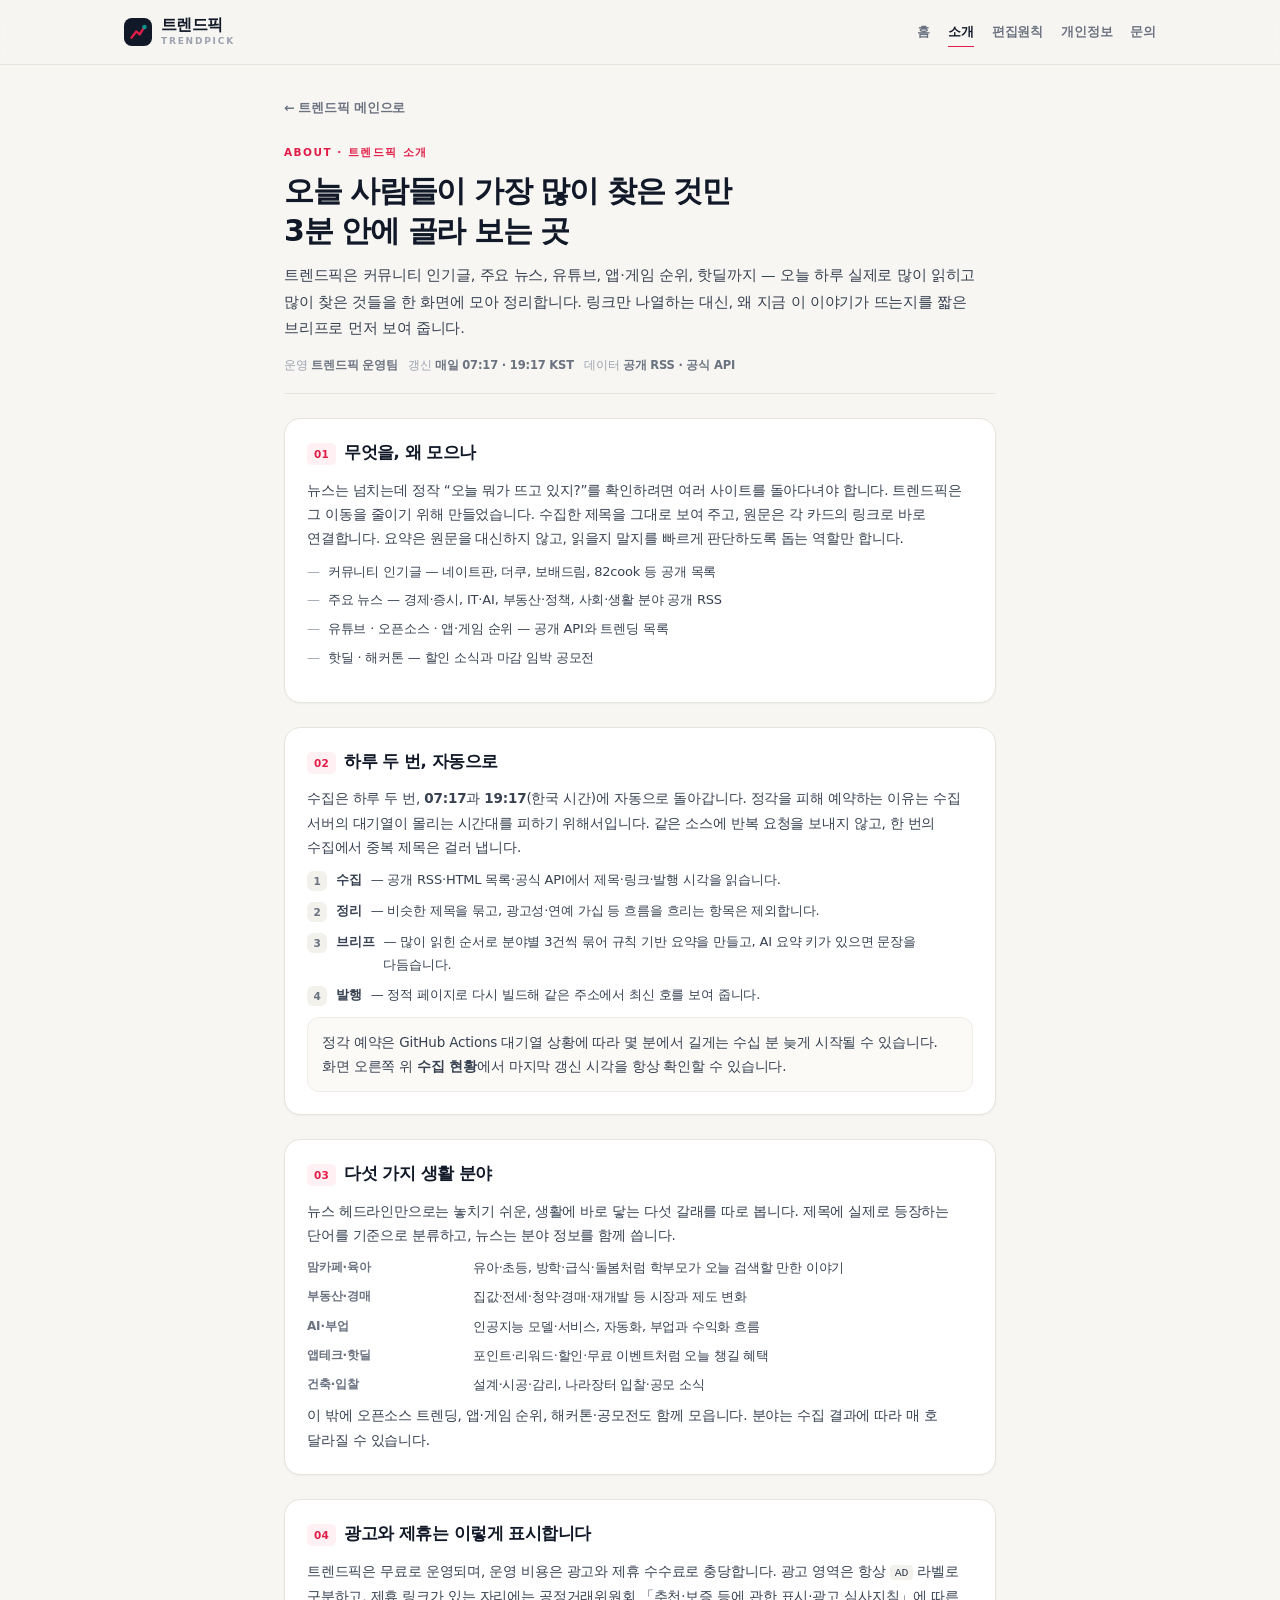
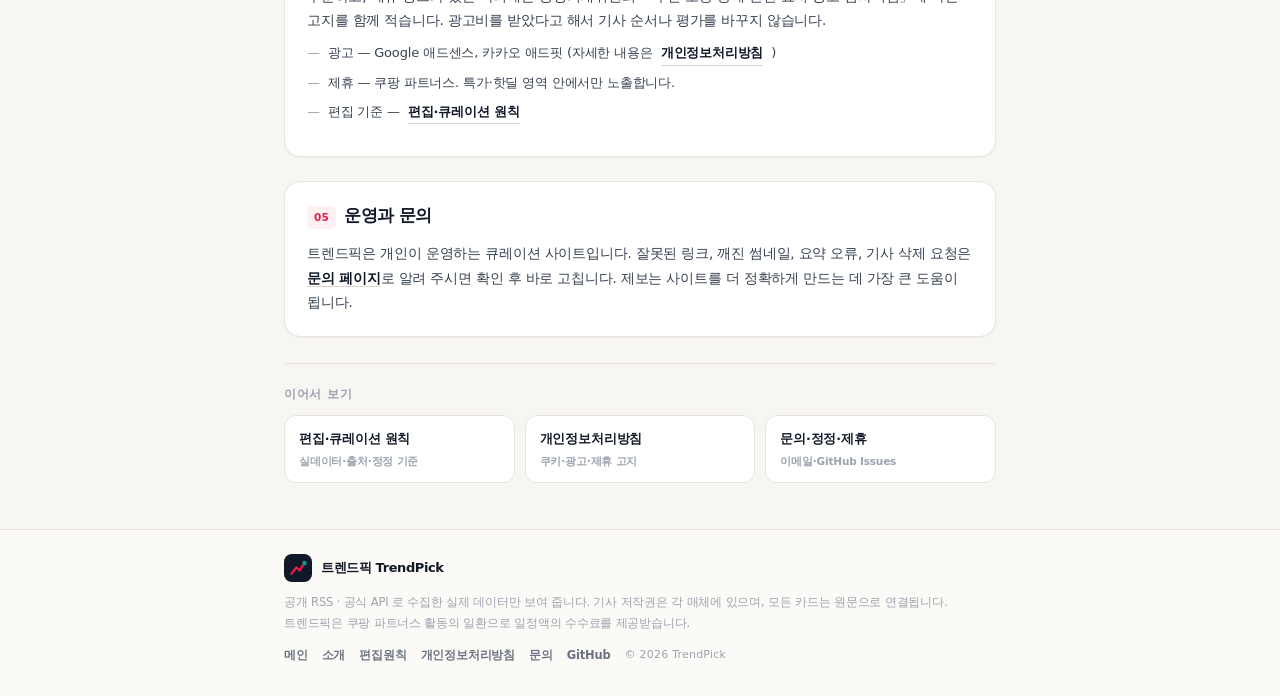
==== about.html @ 9c04a9df "feat(v3): 정적 페이지 4종·robots.txt·sitemap.xml 추가, build.py 페이지 생성기·수익화 코드 반영" ====
<!DOCTYPE html>
<html lang="ko">
<head>
<meta charset="utf-8">
<meta name="viewport" content="width=device-width, initial-scale=1, viewport-fit=cover">
<meta name="theme-color" content="#F7F6F2">
<title>소개 · 트렌드픽 TrendPick</title>
<meta name="description" content="트렌드픽이 무엇을 왜 모으는지, 하루 두 번(07:17 · 19:17 KST) 자동 수집 구조와 다섯 분야를 소개합니다.">
<meta name="robots" content="index,follow">
<link rel="canonical" href="https://econature7-lab/nori-traffic-scent/about.html">
<meta property="og:type" content="website">
<meta property="og:site_name" content="트렌드픽 TrendPick">
<meta property="og:title" content="소개 · 트렌드픽">
<meta property="og:description" content="트렌드픽이 무엇을 왜 모으는지, 하루 두 번(07:17 · 19:17 KST) 자동 수집 구조와 다섯 분야를 소개합니다.">
<meta property="og:url" content="https://econature7-lab/nori-traffic-scent/about.html">
<meta property="og:image" content="https://econature7-lab/nori-traffic-scent/og.png">
<meta property="og:locale" content="ko_KR">
<link rel="icon" href="data:image/svg+xml,%3Csvg xmlns='http://www.w3.org/2000/svg' viewBox='0 0 32 32'%3E%3Crect width='32' height='32' rx='8' fill='%23111827'/%3E%3Cpath d='M8.5 22.5 14 15.4l4 3.4 5.2-8.3' fill='none' stroke='%23E11D48' stroke-width='2.6' stroke-linecap='round' stroke-linejoin='round'/%3E%3Ccircle cx='23.4' cy='10.4' r='2.6' fill='%230D9488'/%3E%3C/svg%3E">
<link rel="sitemap" type="application/xml" title="sitemap" href="https://econature7-lab/nori-traffic-scent/sitemap.xml">
<style>
/* ==========================================================================
   트렌드픽 TrendPick · 정적 페이지 공용 스타일 (about / policy / privacy / contact)
   메인과 같은 웜 아이보리 캔버스 · 페이퍼 카드 · 코랄/틸 포인트
   외부 CDN · 웹폰트 0건 (시스템 폰트로만 렌더)
   ========================================================================== */
:root{
  --canvas:#F7F6F2; --surface:#FFFFFF; --surface-2:#FBFAF7; --surface-3:#F2F1EC;
  --line:#E6E4DD; --line-2:#EFEDE6;
  --ink:#111827; --ink-2:#374151; --ink-3:#6B7280; --ink-4:#9CA3AF;
  --coral:#E11D48; --coral-soft:#FFF1F3; --teal:#0D9488; --teal-soft:#ECFDF9;
  --night:#101418;
  --sans:-apple-system,BlinkMacSystemFont,'Pretendard Variable',Pretendard,'Apple SD Gothic Neo'
         ,'Noto Sans KR','Noto Sans CJK KR','Malgun Gothic',system-ui,sans-serif;
  --mono:ui-monospace,'SFMono-Regular',Menlo,Consolas,monospace;
}
*,*::before,*::after{box-sizing:border-box}
html{-webkit-text-size-adjust:100%;scroll-behavior:smooth}
body{
  margin:0;background:var(--canvas);color:var(--ink);
  font-family:var(--sans);font-size:15px;line-height:1.75;letter-spacing:-.012em;
  -webkit-font-smoothing:antialiased;word-break:keep-all;overflow-wrap:break-word;
}
a{color:inherit;text-decoration:none}
h1,h2,h3,p,ul,ol{margin:0}
ul,ol{padding:0;list-style:none}
:focus-visible{outline:2px solid var(--coral);outline-offset:2px;border-radius:6px}
.micro{font-size:11px;color:var(--ink-4);letter-spacing:.02em}

/* 상단 바 */
.pmast{position:sticky;top:0;z-index:20;background:rgba(247,246,242,.9);border-bottom:1px solid var(--line);
  backdrop-filter:saturate(150%) blur(12px);-webkit-backdrop-filter:saturate(150%) blur(12px)}
.pmast-in{max-width:1080px;margin:0 auto;padding:0 24px;height:64px;display:flex;align-items:center;gap:20px}
.pbrand{display:flex;align-items:center;gap:9px;flex:0 0 auto}
.pbrand svg{display:block}
.pbrand-txt{display:flex;flex-direction:column;line-height:1.05}
.pbrand-txt b{font-size:16px;font-weight:800;letter-spacing:-.045em}
.pbrand-txt i{font-style:normal;font-size:9px;font-weight:700;letter-spacing:.2em;color:var(--ink-4);margin-top:3px}
.pnav{display:flex;align-items:center;gap:18px;margin-left:auto;flex-wrap:wrap}
.pnav a{font-size:12.5px;font-weight:700;color:var(--ink-3);padding:4px 0;border-bottom:1.5px solid transparent;white-space:nowrap}
.pnav a:hover{color:var(--ink);border-bottom-color:var(--coral)}
.pnav a.on{color:var(--ink);border-bottom-color:var(--coral)}

/* 본문 */
.pwrap{max-width:760px;margin:0 auto;padding:26px 24px 8px}
.pback{display:inline-flex;align-items:center;gap:6px;font-size:12.5px;font-weight:700;color:var(--ink-3);
  padding:6px 0;margin-bottom:18px}
.pback:hover{color:var(--coral)}
.peye{font-size:10.5px;font-weight:800;letter-spacing:.14em;color:var(--coral);text-transform:uppercase;margin-bottom:10px}
.pwrap h1{font-size:30px;font-weight:800;line-height:1.32;letter-spacing:-.045em;margin-bottom:12px}
.plead{font-size:14.5px;color:var(--ink-2);line-height:1.8;margin-bottom:8px}
.pmeta{display:flex;gap:10px;flex-wrap:wrap;align-items:center;font-size:11.5px;color:var(--ink-4);
  margin:14px 0 24px;padding-bottom:18px;border-bottom:1px solid var(--line)}
.pmeta b{color:var(--ink-3);font-weight:800}
.doc{display:flex;flex-direction:column;gap:24px}
.doc-sec{
  background:var(--surface);border:1px solid var(--line);border-radius:16px;
  padding:20px 22px 22px;box-shadow:0 1px 2px rgba(17,24,39,.04);
}
.doc-sec h2{font-size:16.5px;font-weight:800;letter-spacing:-.03em;margin-bottom:10px;display:flex;align-items:baseline;gap:8px}
.doc-sec h2 span{font-size:10.5px;font-weight:800;color:var(--coral);background:var(--coral-soft);
  border-radius:5px;padding:2px 7px;letter-spacing:.02em}
.doc-sec h3{font-size:13.5px;font-weight:800;letter-spacing:-.02em;margin:16px 0 6px;color:var(--ink)}
.doc-sec h3:first-child{margin-top:0}
.doc-sec p{font-size:13.5px;color:var(--ink-2);line-height:1.8;margin-bottom:10px}
.doc-sec p:last-child{margin-bottom:0}
.doc-sec ul.bul{display:flex;flex-direction:column;gap:6px;margin:6px 0 10px}
.doc-sec ul.bul li{font-size:13px;color:var(--ink-2);line-height:1.75;display:flex;gap:8px}
.doc-sec ul.bul li::before{content:'—';color:var(--ink-4);flex:0 0 auto}
.doc-sec ol.num{display:flex;flex-direction:column;gap:8px;margin:6px 0 10px;counter-reset:n}
.doc-sec ol.num li{font-size:13px;color:var(--ink-2);line-height:1.75;display:flex;gap:9px;counter-increment:n}
.doc-sec ol.num li::before{content:counter(n);flex:0 0 20px;height:20px;border-radius:6px;
  background:var(--surface-3);color:var(--ink-3);font-size:10.5px;font-weight:800;
  display:grid;place-items:center;margin-top:2px}
.doc-sec a{color:var(--ink);font-weight:700;border-bottom:1px solid #D8D5CA}
.doc-sec a:hover{color:var(--coral);border-bottom-color:var(--coral-soft)}
.doc-sec code{font-family:var(--mono);font-size:11.5px;background:var(--surface-3);padding:1px 5px;border-radius:4px}
.note{
  background:var(--surface-2);border:1px solid var(--line-2);border-radius:12px;
  padding:12px 14px;font-size:12.5px;color:var(--ink-3);line-height:1.75;margin:4px 0 0;
}
.note b{color:var(--ink-2)}
.summary{background:var(--teal-soft);border:1px solid #CBEFE8;border-radius:14px;padding:16px 18px;margin-bottom:4px}
.summary b{display:block;font-size:12.5px;font-weight:800;color:#0B7A70;margin-bottom:8px;letter-spacing:-.01em}
.summary ul{display:flex;flex-direction:column;gap:5px}
.summary li{font-size:12.8px;color:#115E56;line-height:1.7;display:flex;gap:8px}
.summary li::before{content:'✓';font-weight:800;color:var(--teal);flex:0 0 auto}
.deflist{display:grid;grid-template-columns:112px minmax(0,1fr);gap:8px 14px;margin:8px 0}
.deflist dt{font-size:12px;font-weight:800;color:var(--ink-3)}
.deflist dd{font-size:12.5px;color:var(--ink-2);line-height:1.7}
.pnext{margin:26px 0 0;padding-top:20px;border-top:1px solid var(--line)}
.pnext h2{font-size:12px;font-weight:800;letter-spacing:.06em;color:var(--ink-4);text-transform:uppercase;margin-bottom:10px}
.pnext-links{display:grid;grid-template-columns:repeat(3,minmax(0,1fr));gap:10px}
.pnext-links a{
  display:flex;flex-direction:column;gap:2px;background:var(--surface);border:1px solid var(--line);
  border-radius:12px;padding:12px 14px;font-size:12.5px;font-weight:800;transition:border-color .14s,transform .14s;
}
.pnext-links a:hover{border-color:#D8D5CA;transform:translateY(-1px)}
.pnext-links a span{font-size:10.5px;font-weight:600;color:var(--ink-4)}

/* 하단 */
.pfoot{margin-top:38px;border-top:1px solid var(--line);background:var(--surface-2)}
.pfoot-in{max-width:760px;margin:0 auto;padding:24px 24px 30px}
.pfoot-brand{display:flex;align-items:center;gap:9px;margin-bottom:10px}
.pfoot-brand b{font-size:13px;font-weight:800;letter-spacing:-.03em}
.pfoot p{font-size:11.5px;color:var(--ink-4);line-height:1.75;margin-bottom:12px}
.pfoot-links{display:flex;gap:14px;flex-wrap:wrap;font-size:11.5px;color:var(--ink-3)}
.pfoot-links a{font-weight:700;border-bottom:1px solid transparent;padding-bottom:1px}
.pfoot-links a:hover{color:var(--ink);border-bottom-color:var(--coral)}

@media (max-width:720px){
  .pmast-in{padding:0 16px;height:58px;gap:10px}
  .pbrand-txt i{display:none}
  .pnav{gap:12px}
  .pnav a{font-size:11.5px}
  .pwrap{padding:20px 16px 6px}
  .pwrap h1{font-size:23px;line-height:1.36}
  .plead{font-size:13.5px}
  .doc-sec{padding:16px 15px 18px;border-radius:14px}
  .doc-sec h2{font-size:15px}
  .doc-sec p,.doc-sec ul.bul li,.doc-sec ol.num li{font-size:12.8px}
  .deflist{grid-template-columns:96px minmax(0,1fr);gap:7px 10px}
  .pnext-links{grid-template-columns:minmax(0,1fr)}
  .pfoot-in{padding:22px 16px 26px}
}
@media (max-width:420px){
  .pnav{gap:9px}
  .pnav a{font-size:11px}
  .pbrand-txt b{font-size:15px}
}
@media (prefers-reduced-motion:reduce){
  html{scroll-behavior:auto}
  *{animation-duration:.01ms !important;transition-duration:.01ms !important}
}

</style>
</head>
<body>
<header class="pmast">
  <div class="pmast-in">
    <a class="pbrand" href="index.html" aria-label="트렌드픽 홈">
      <svg viewBox="0 0 32 32" width="28" height="28" aria-hidden="true"><rect width="32" height="32" rx="9" fill="#111827"/><path d="M8.5 22.5 14 15.4l4 3.4 5.2-8.3" fill="none" stroke="#E11D48" stroke-width="2.6" stroke-linecap="round" stroke-linejoin="round"/><circle cx="23.4" cy="10.4" r="2.6" fill="#0D9488"/></svg>
      <span class="pbrand-txt"><b>트렌드픽</b><i>TRENDPICK</i></span>
    </a>
    <nav class="pnav" aria-label="페이지"><a href="index.html">홈</a><a href="about.html" class="on" aria-current="page">소개</a><a href="policy.html">편집원칙</a><a href="privacy.html">개인정보</a><a href="contact.html">문의</a></nav>
  </div>
</header>
<main class="pwrap">
  <a class="pback" href="index.html">← 트렌드픽 메인으로</a>
  <p class="peye">ABOUT · 트렌드픽 소개</p>
  <h1>오늘 사람들이 가장 많이 찾은 것만<br>3분 안에 골라 보는 곳</h1>
  <p class="plead">트렌드픽은 커뮤니티 인기글, 주요 뉴스, 유튜브, 앱·게임 순위, 핫딜까지 — 오늘 하루 실제로 많이 읽히고 많이 찾은 것들을 한 화면에 모아 정리합니다. 링크만 나열하는 대신, 왜 지금 이 이야기가 뜨는지를 짧은 브리프로 먼저 보여 줍니다.</p>
  <p class="pmeta"><span>운영 <b>트렌드픽 운영팀</b></span><span>갱신 <b>매일 07:17 · 19:17 KST</b></span><span>데이터 <b>공개 RSS · 공식 API</b></span></p>

  <div class="doc">
    <section class="doc-sec">
      <h2><span>01</span>무엇을, 왜 모으나</h2>
      <p>뉴스는 넘치는데 정작 “오늘 뭐가 뜨고 있지?”를 확인하려면 여러 사이트를 돌아다녀야 합니다. 트렌드픽은 그 이동을 줄이기 위해 만들었습니다. 수집한 제목을 그대로 보여 주고, 원문은 각 카드의 링크로 바로 연결합니다. 요약은 원문을 대신하지 않고, 읽을지 말지를 빠르게 판단하도록 돕는 역할만 합니다.</p>
      <ul class="bul">
        <li>커뮤니티 인기글 — 네이트판, 더쿠, 보배드림, 82cook 등 공개 목록</li>
        <li>주요 뉴스 — 경제·증시, IT·AI, 부동산·정책, 사회·생활 분야 공개 RSS</li>
        <li>유튜브 · 오픈소스 · 앱·게임 순위 — 공개 API와 트렌딩 목록</li>
        <li>핫딜 · 해커톤 — 할인 소식과 마감 임박 공모전</li>
      </ul>
    </section>

    <section class="doc-sec">
      <h2><span>02</span>하루 두 번, 자동으로</h2>
      <p>수집은 하루 두 번, <b>07:17</b>과 <b>19:17</b>(한국 시간)에 자동으로 돌아갑니다. 정각을 피해 예약하는 이유는 수집 서버의 대기열이 몰리는 시간대를 피하기 위해서입니다. 같은 소스에 반복 요청을 보내지 않고, 한 번의 수집에서 중복 제목은 걸러 냅니다.</p>
      <ol class="num">
        <li><b>수집</b> — 공개 RSS·HTML 목록·공식 API에서 제목·링크·발행 시각을 읽습니다.</li>
        <li><b>정리</b> — 비슷한 제목을 묶고, 광고성·연예 가십 등 흐름을 흐리는 항목은 제외합니다.</li>
        <li><b>브리프</b> — 많이 읽힌 순서로 분야별 3건씩 묶어 규칙 기반 요약을 만들고, AI 요약 키가 있으면 문장을 다듬습니다.</li>
        <li><b>발행</b> — 정적 페이지로 다시 빌드해 같은 주소에서 최신 호를 보여 줍니다.</li>
      </ol>
      <p class="note">정각 예약은 GitHub Actions 대기열 상황에 따라 몇 분에서 길게는 수십 분 늦게 시작될 수 있습니다. 화면 오른쪽 위 <b>수집 현황</b>에서 마지막 갱신 시각을 항상 확인할 수 있습니다.</p>
    </section>

    <section class="doc-sec">
      <h2><span>03</span>다섯 가지 생활 분야</h2>
      <p>뉴스 헤드라인만으로는 놓치기 쉬운, 생활에 바로 닿는 다섯 갈래를 따로 봅니다. 제목에 실제로 등장하는 단어를 기준으로 분류하고, 뉴스는 분야 정보를 함께 씁니다.</p>
      <dl class="deflist">
        <dt>맘카페·육아</dt><dd>유아·초등, 방학·급식·돌봄처럼 학부모가 오늘 검색할 만한 이야기</dd>
        <dt>부동산·경매</dt><dd>집값·전세·청약·경매·재개발 등 시장과 제도 변화</dd>
        <dt>AI·부업</dt><dd>인공지능 모델·서비스, 자동화, 부업과 수익화 흐름</dd>
        <dt>앱테크·핫딜</dt><dd>포인트·리워드·할인·무료 이벤트처럼 오늘 챙길 혜택</dd>
        <dt>건축·입찰</dt><dd>설계·시공·감리, 나라장터 입찰·공모 소식</dd>
      </dl>
      <p>이 밖에 오픈소스 트렌딩, 앱·게임 순위, 해커톤·공모전도 함께 모읍니다. 분야는 수집 결과에 따라 매 호 달라질 수 있습니다.</p>
    </section>

    <section class="doc-sec">
      <h2><span>04</span>광고와 제휴는 이렇게 표시합니다</h2>
      <p>트렌드픽은 무료로 운영되며, 운영 비용은 광고와 제휴 수수료로 충당합니다. 광고 영역은 항상 <code>AD</code> 라벨로 구분하고, 제휴 링크가 있는 자리에는 공정거래위원회 「추천·보증 등에 관한 표시·광고 심사지침」에 따른 고지를 함께 적습니다. 광고비를 받았다고 해서 기사 순서나 평가를 바꾸지 않습니다.</p>
      <ul class="bul">
        <li>광고 — Google 애드센스, 카카오 애드핏 (자세한 내용은 <a href="privacy.html">개인정보처리방침</a>)</li>
        <li>제휴 — 쿠팡 파트너스. 특가·핫딜 영역 안에서만 노출합니다.</li>
        <li>편집 기준 — <a href="policy.html">편집·큐레이션 원칙</a></li>
      </ul>
    </section>

    <section class="doc-sec">
      <h2><span>05</span>운영과 문의</h2>
      <p>트렌드픽은 개인이 운영하는 큐레이션 사이트입니다. 잘못된 링크, 깨진 썸네일, 요약 오류, 기사 삭제 요청은 <a href="contact.html">문의 페이지</a>로 알려 주시면 확인 후 바로 고칩니다. 제보는 사이트를 더 정확하게 만드는 데 가장 큰 도움이 됩니다.</p>
    </section>
  </div>

  <div class="pnext">
    <h2>이어서 보기</h2>
    <div class="pnext-links">
      <a href="policy.html">편집·큐레이션 원칙 <span>실데이터·출처·정정 기준</span></a>
      <a href="privacy.html">개인정보처리방침 <span>쿠키·광고·제휴 고지</span></a>
      <a href="contact.html">문의·정정·제휴 <span>이메일·GitHub Issues</span></a>
    </div>
  </div>
</main>
<footer class="pfoot">
  <div class="pfoot-in">
    <div class="pfoot-brand"><svg viewBox="0 0 32 32" width="28" height="28" aria-hidden="true"><rect width="32" height="32" rx="9" fill="#111827"/><path d="M8.5 22.5 14 15.4l4 3.4 5.2-8.3" fill="none" stroke="#E11D48" stroke-width="2.6" stroke-linecap="round" stroke-linejoin="round"/><circle cx="23.4" cy="10.4" r="2.6" fill="#0D9488"/></svg><b>트렌드픽 TrendPick</b></div>
    <p>공개 RSS · 공식 API 로 수집한 실제 데이터만 보여 줍니다. 기사 저작권은 각 매체에 있으며, 모든 카드는 원문으로 연결됩니다.<br>
    트렌드픽은 쿠팡 파트너스 활동의 일환으로 일정액의 수수료를 제공받습니다.</p>
    <div class="pfoot-links">
      <a href="index.html">메인</a>
      <a href="about.html">소개</a>
      <a href="policy.html">편집원칙</a>
      <a href="privacy.html">개인정보처리방침</a>
      <a href="contact.html">문의</a>
      <a href="https://github.com/econature7-lab/nori-traffic-scent" target="_blank" rel="noopener">GitHub</a>
      <span class="micro">© 2026 TrendPick</span>
    </div>
  </div>
</footer>
</body>
</html>
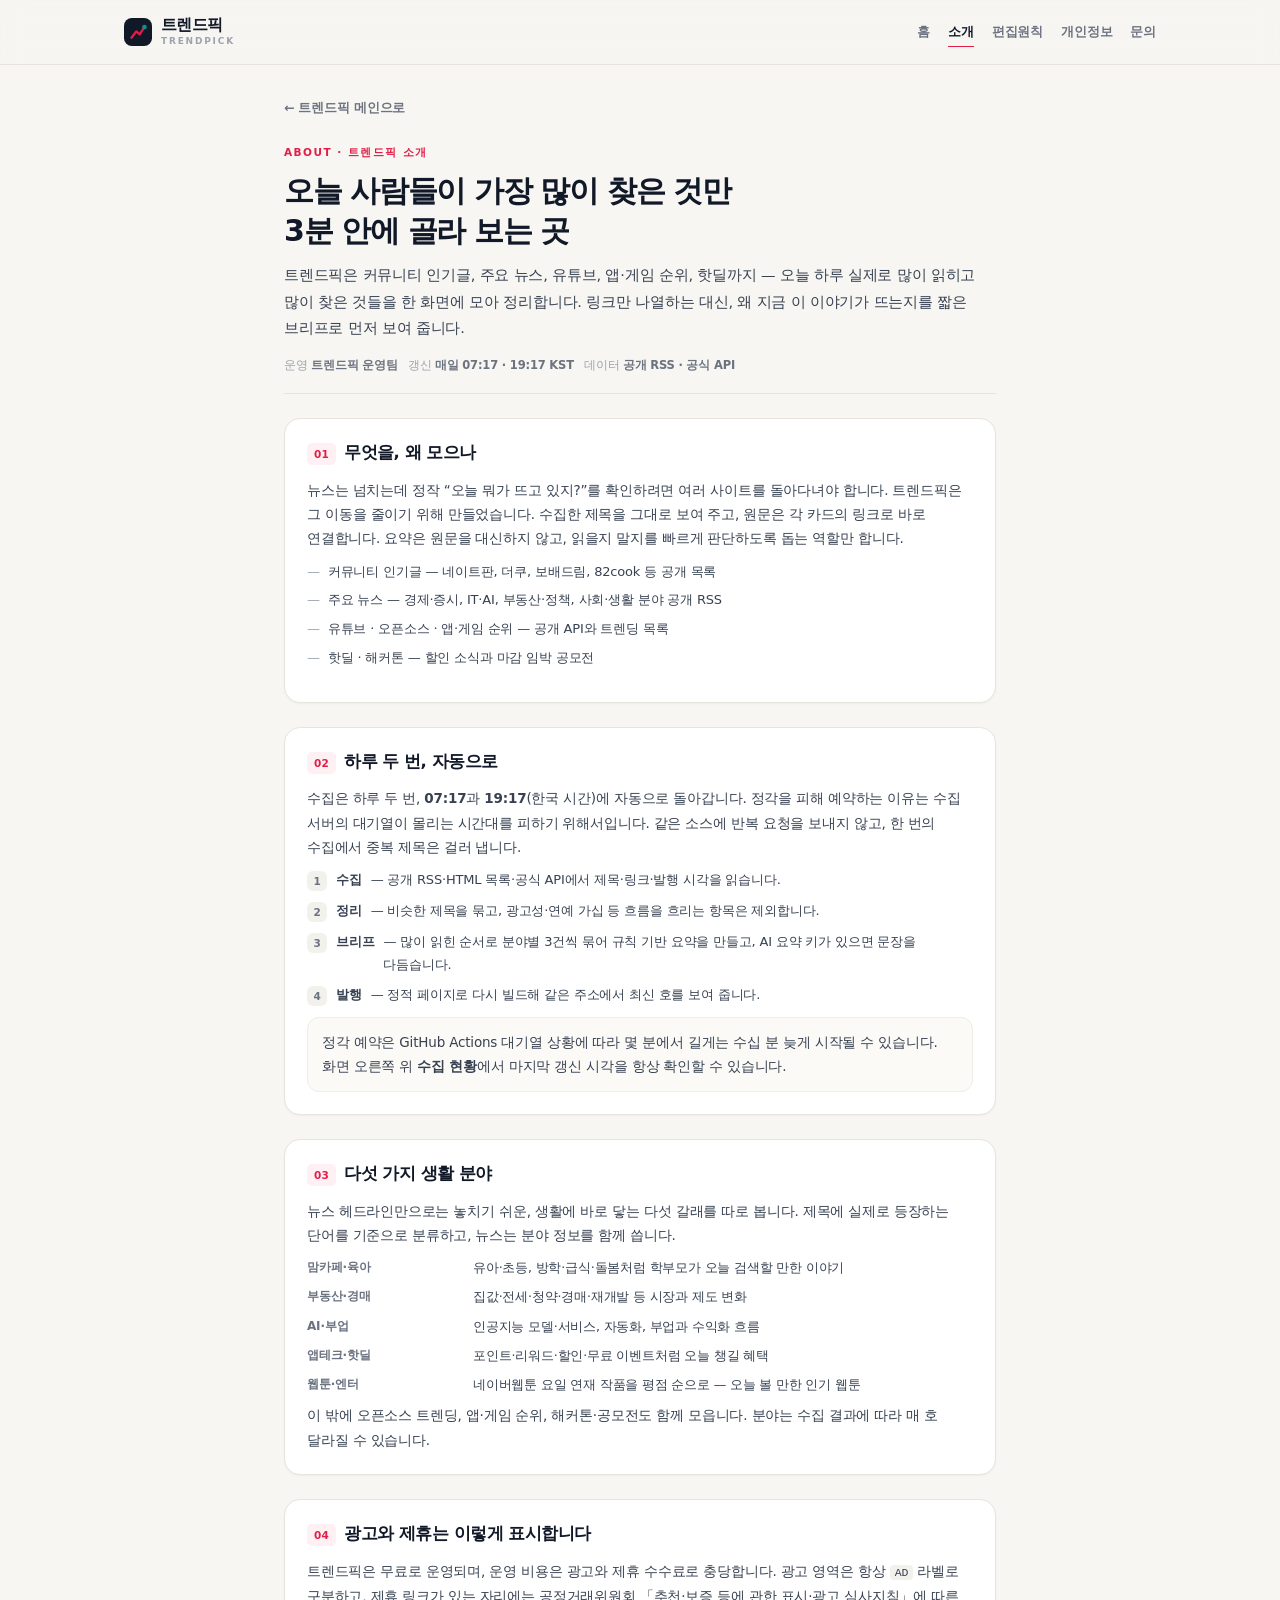
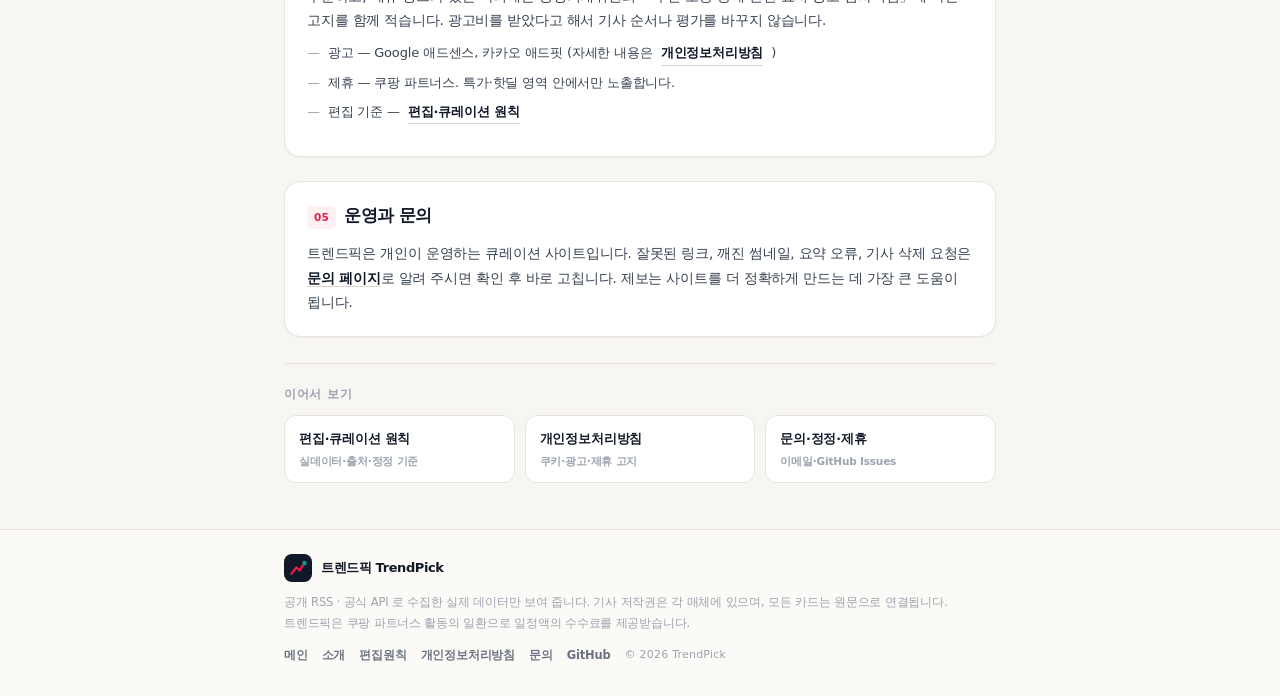
==== commit 212d93dd: "feat: 블로그 썸네일 보강(본문·og:image) + 건축·입찰 탭을 웹툰·엔터(네이버웹툰)로 교체" ====
--- a/about.html
+++ b/about.html
@@ -7,16 +7,16 @@
 <title>소개 · 트렌드픽 TrendPick</title>
 <meta name="description" content="트렌드픽이 무엇을 왜 모으는지, 하루 두 번(07:17 · 19:17 KST) 자동 수집 구조와 다섯 분야를 소개합니다.">
 <meta name="robots" content="index,follow">
-<link rel="canonical" href="https://econature7-lab/nori-traffic-scent/about.html">
+<link rel="canonical" href="https://econature7-lab.github.io/nori-traffic-scent/about.html">
 <meta property="og:type" content="website">
 <meta property="og:site_name" content="트렌드픽 TrendPick">
 <meta property="og:title" content="소개 · 트렌드픽">
 <meta property="og:description" content="트렌드픽이 무엇을 왜 모으는지, 하루 두 번(07:17 · 19:17 KST) 자동 수집 구조와 다섯 분야를 소개합니다.">
-<meta property="og:url" content="https://econature7-lab/nori-traffic-scent/about.html">
-<meta property="og:image" content="https://econature7-lab/nori-traffic-scent/og.png">
+<meta property="og:url" content="https://econature7-lab.github.io/nori-traffic-scent/about.html">
+<meta property="og:image" content="https://econature7-lab.github.io/nori-traffic-scent/og.png">
 <meta property="og:locale" content="ko_KR">
 <link rel="icon" href="data:image/svg+xml,%3Csvg xmlns='http://www.w3.org/2000/svg' viewBox='0 0 32 32'%3E%3Crect width='32' height='32' rx='8' fill='%23111827'/%3E%3Cpath d='M8.5 22.5 14 15.4l4 3.4 5.2-8.3' fill='none' stroke='%23E11D48' stroke-width='2.6' stroke-linecap='round' stroke-linejoin='round'/%3E%3Ccircle cx='23.4' cy='10.4' r='2.6' fill='%230D9488'/%3E%3C/svg%3E">
-<link rel="sitemap" type="application/xml" title="sitemap" href="https://econature7-lab/nori-traffic-scent/sitemap.xml">
+<link rel="sitemap" type="application/xml" title="sitemap" href="https://econature7-lab.github.io/nori-traffic-scent/sitemap.xml">
 <style>
 /* ==========================================================================
    트렌드픽 TrendPick · 정적 페이지 공용 스타일 (about / policy / privacy / contact)
@@ -203,7 +203,7 @@
         <dt>부동산·경매</dt><dd>집값·전세·청약·경매·재개발 등 시장과 제도 변화</dd>
         <dt>AI·부업</dt><dd>인공지능 모델·서비스, 자동화, 부업과 수익화 흐름</dd>
         <dt>앱테크·핫딜</dt><dd>포인트·리워드·할인·무료 이벤트처럼 오늘 챙길 혜택</dd>
-        <dt>건축·입찰</dt><dd>설계·시공·감리, 나라장터 입찰·공모 소식</dd>
+        <dt>웹툰·엔터</dt><dd>네이버웹툰 요일 연재 작품을 평점 순으로 — 오늘 볼 만한 인기 웹툰</dd>
       </dl>
       <p>이 밖에 오픈소스 트렌딩, 앱·게임 순위, 해커톤·공모전도 함께 모읍니다. 분야는 수집 결과에 따라 매 호 달라질 수 있습니다.</p>
     </section>
